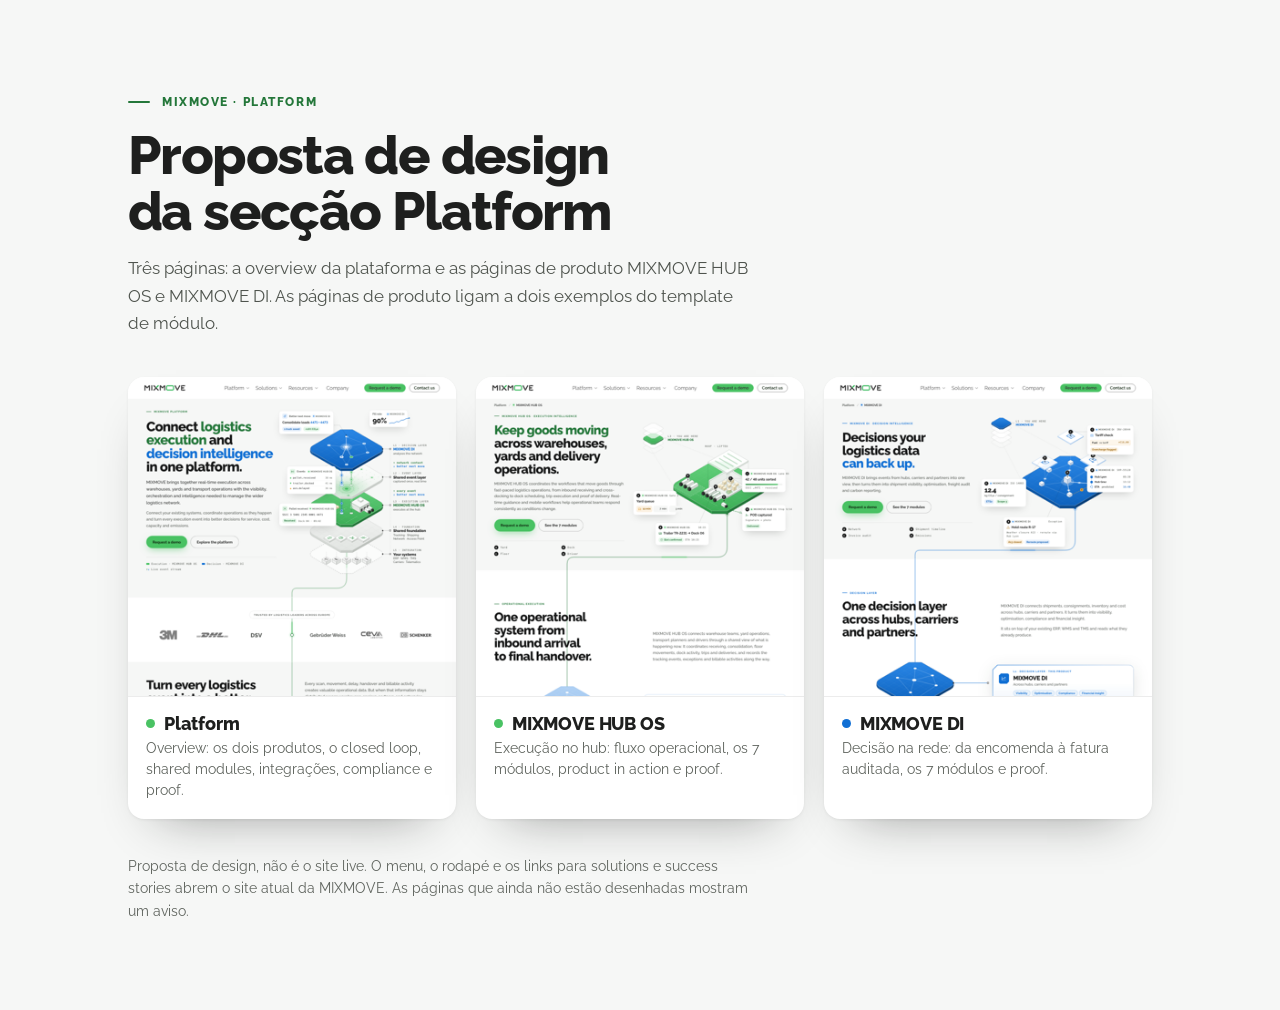
==== index.html @ ccac7d05 "Platform section design proposal: overview, MIXMOVE HUB OS, MIXMOVE DI Static share build of the app" ====
<!doctype html>
<html lang="pt">
<head>
<meta charset="utf-8">
<meta name="viewport" content="width=device-width,initial-scale=1">
<meta name="robots" content="noindex, nofollow">
<title>MIXMOVE Platform · proposta de design</title>
<link rel="stylesheet" href="tokens.css">
<style>
*{box-sizing:border-box;margin:0;padding:0}
body{font-family:var(--font);background:var(--gray-50);color:var(--ink-900);-webkit-font-smoothing:antialiased}
.wrap{max-width:1120px;margin:0 auto;padding:clamp(40px,7vw,88px) clamp(16px,5vw,48px)}
.ov{display:inline-flex;align-items:center;gap:12px;font-size:12px;font-weight:800;letter-spacing:.13em;text-transform:uppercase;color:#24773a}
.ov::before{content:"";width:22px;height:2px;border-radius:2px;background:currentColor}
h1{margin-top:18px;font-weight:800;font-size:clamp(32px,4.4vw,54px);line-height:1.04;letter-spacing:-.03em;max-width:18ch;text-wrap:balance}
p.lede{margin-top:16px;max-width:62ch;color:#4f544e;font-size:17px;line-height:1.6}
.grid{margin-top:40px;display:grid;grid-template-columns:repeat(3,minmax(0,1fr));gap:20px}
a.card{display:block;background:#fff;border-radius:16px;overflow:hidden;color:inherit;text-decoration:none;
  box-shadow:0 1px 3px rgba(20,22,20,.06),0 24px 50px -30px rgba(20,22,20,.45);transition:transform .2s}
a.card:hover{transform:translateY(-3px)}
a.card img{display:block;width:100%;height:auto;border-bottom:1px solid rgba(20,22,20,.08)}
.card b{display:flex;align-items:center;gap:9px;padding:16px 18px 4px;font-size:18px;font-weight:800;letter-spacing:-.01em}
.card i{width:9px;height:9px;border-radius:50%;background:#49c263}.card i.di{background:#106fd4}
.card span{display:block;padding:0 18px 18px;color:#5f645e;font-size:14px;line-height:1.5}
.note{margin-top:36px;font-size:14px;color:#5f645e;max-width:70ch;line-height:1.6}
@media(max-width:820px){.grid{grid-template-columns:1fr}}
</style>
</head>
<body>
<main class="wrap">
  <span class="ov">MIXMOVE · Platform</span>
  <h1>Proposta de design da secção Platform</h1>
  <p class="lede">Três páginas: a overview da plataforma e as páginas de produto MIXMOVE HUB OS e MIXMOVE DI. As páginas de produto ligam a dois exemplos do template de módulo.</p>
  <div class="grid">
    <a class="card" href="platform.html"><img src="assets/thumbs/final-platform.png" alt="Página /platform"><b><i></i>Platform</b><span>Overview: os dois produtos, o closed loop, shared modules, integrações, compliance e proof.</span></a>
    <a class="card" href="hub-os.html"><img src="assets/thumbs/final-hub-os.png" alt="Página MIXMOVE HUB OS"><b><i></i>MIXMOVE HUB OS</b><span>Execução no hub: fluxo operacional, os 7 módulos, product in action e proof.</span></a>
    <a class="card" href="di.html"><img src="assets/thumbs/final-di.png" alt="Página MIXMOVE DI"><b><i class="di"></i>MIXMOVE DI</b><span>Decisão na rede: da encomenda à fatura auditada, os 7 módulos e proof.</span></a>
  </div>
  <p class="note">Proposta de design, não é o site live. O menu, o rodapé e os links para solutions e success stories abrem o site atual da MIXMOVE. As páginas que ainda não estão desenhadas mostram um aviso.</p>
</main>
</body>
</html>
---- tokens.css ----
/* ============================================================
   MIXMOVE — Platform — design tokens (variables only)
   ------------------------------------------------------------
   Values are the brand tokens used across the Solutions and
   Case Studies builds (extracted from Figma "Page-Test").
   This file deliberately defines NO element or class rules:
   the production Webflow stylesheet already owns generic names
   (.display, .container, .card, .btn …) and would collide.
   Every page class is prefixed `pf-`.
   ============================================================ */
@import url('https://fonts.googleapis.com/css2?family=Raleway:ital,wght@0,400;0,500;0,600;0,700;0,800;0,900;1,400&display=swap');

:root{
  /* Ink + neutrals */
  --ink-950:#161717;
  --ink-900:#1e1f1e;
  --ink-800:#242625;
  --ink-700:#2c2e2d;
  --gray-50:#f6f7f6;
  --gray-100:#eef0ee;
  --gray-200:#dde0dd;
  --gray-300:#c5c9c5;
  --gray-400:#9ba09b;
  --gray-500:#71776f;
  --gray-600:#565b55;
  --white:#ffffff;

  /* Brand green (MIXMOVE HUB OS + brand accent) */
  --green-500:#49c263;   /* numbers, buttons, accents on dark */
  --green-700:#2e8c44;   /* small text / links on light (AA) */
  --green-900:#0e220e;   /* text on a green button */
  --green-deep:#255525;
  --green-soft:rgba(73,194,99,.12);
  --green-line:rgba(73,194,99,.32);

  /* MIXMOVE DI blue */
  --blue-500:#106fd4;
  --blue-400:#3d93ea;    /* DI blue on dark backgrounds */
  --blue-soft:rgba(16,111,212,.12);
  --blue-line:rgba(16,111,212,.34);

  --cream:#fef3d0;

  /* Text */
  --text-on-dark:#f4f5f2;
  --text-on-dark-dim:rgba(244,245,242,.66);
  --text-on-light:var(--ink-900);
  --text-on-light-dim:#5b5f5b;
  --line-dark:rgba(255,255,255,.10);
  --line-light:rgba(20,22,20,.10);

  /* Type */
  --font:'Raleway','Raleway Variablefont Wght',-apple-system,BlinkMacSystemFont,'Segoe UI',sans-serif;
  --mono:ui-monospace,SFMono-Regular,"SF Mono",Menlo,monospace;

  /* Layout — production values (Relume): container-large 80rem, gutter 5%, nav 6rem fixed */
  --nav-h:6rem;
  --container:80rem;

  /* Signature chamfer (top-left + bottom-right). Use with .pf-cut */
  --corner-tl:url("data:image/svg+xml,%3Csvg xmlns='http://www.w3.org/2000/svg' viewBox='0 0 34 34'%3E%3Cpath d='M32,0L34,0L34,34L0,34L0,32Z'/%3E%3C/svg%3E");
  --corner-br:url("data:image/svg+xml,%3Csvg xmlns='http://www.w3.org/2000/svg' viewBox='0 0 34 34'%3E%3Cpath d='M0,0L34,0L34,2L2,34L0,34Z'/%3E%3C/svg%3E");
  --sq:linear-gradient(#000,#000);
}

/* The one shared helper: chamfered corners via mask.
   Set --cut on the element (default 28px). A masked surface cannot cast an
   outer box-shadow — hang shadows on a wrapper (filter:drop-shadow works on
   the wrapper) or use an inset ring. For a 1px outline that follows the
   diagonal, nest two .pf-cut layers (outer = line colour + padding:1px). */
.pf-cut{
  --cut:28px;
  border-radius:0 var(--cut) 0 var(--cut);
  -webkit-mask-image:var(--corner-tl),var(--corner-br),var(--sq),var(--sq);
          mask-image:var(--corner-tl),var(--corner-br),var(--sq),var(--sq);
  -webkit-mask-size:calc(var(--cut) + 2px) calc(var(--cut) + 2px),calc(var(--cut) + 2px) calc(var(--cut) + 2px),calc(100% - var(--cut)) calc(100% - var(--cut)),calc(100% - var(--cut)) calc(100% - var(--cut));
          mask-size:calc(var(--cut) + 2px) calc(var(--cut) + 2px),calc(var(--cut) + 2px) calc(var(--cut) + 2px),calc(100% - var(--cut)) calc(100% - var(--cut)),calc(100% - var(--cut)) calc(100% - var(--cut));
  -webkit-mask-position:0 0,100% 100%,100% 0,0 100%;
          mask-position:0 0,100% 100%,100% 0,0 100%;
  -webkit-mask-repeat:no-repeat;mask-repeat:no-repeat;
}
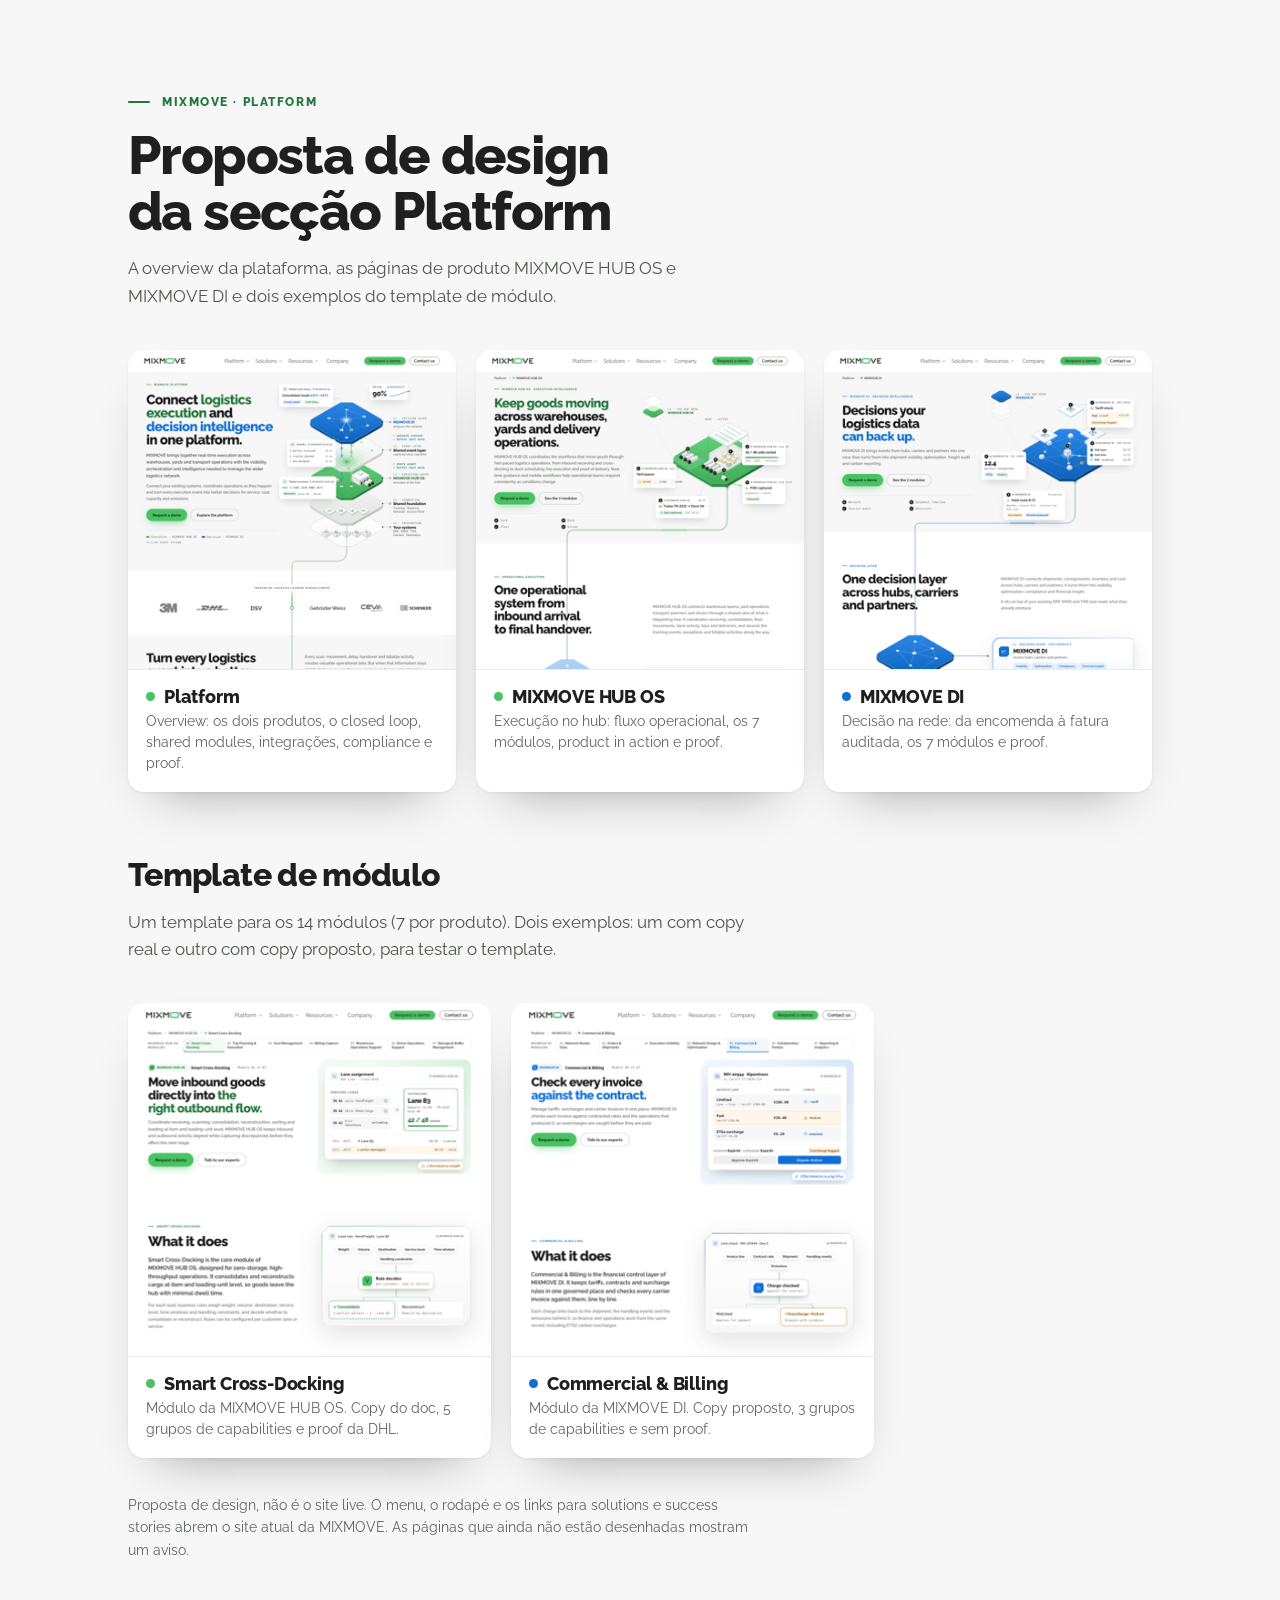
==== commit e6be0446: "Add the two module template pages to the index Smart Cross-Docking (MIXMOVE HUB OS) and Commercial &" ====
--- a/index.html
+++ b/index.html
@@ -23,19 +23,28 @@
 .card i{width:9px;height:9px;border-radius:50%;background:#49c263}.card i.di{background:#106fd4}
 .card span{display:block;padding:0 18px 18px;color:#5f645e;font-size:14px;line-height:1.5}
 .note{margin-top:36px;font-size:14px;color:#5f645e;max-width:70ch;line-height:1.6}
-@media(max-width:820px){.grid{grid-template-columns:1fr}}
+.sub{margin-top:64px;font-weight:800;font-size:clamp(24px,2.6vw,32px);letter-spacing:-.02em}
+.lede--sm{font-size:16px;margin-top:10px}
+.grid--2{grid-template-columns:repeat(2,minmax(0,1fr));max-width:746px}
+@media(max-width:820px){.grid,.grid--2{grid-template-columns:1fr}}
 </style>
 </head>
 <body>
 <main class="wrap">
   <span class="ov">MIXMOVE · Platform</span>
   <h1>Proposta de design da secção Platform</h1>
-  <p class="lede">Três páginas: a overview da plataforma e as páginas de produto MIXMOVE HUB OS e MIXMOVE DI. As páginas de produto ligam a dois exemplos do template de módulo.</p>
+  <p class="lede">A overview da plataforma, as páginas de produto MIXMOVE HUB OS e MIXMOVE DI e dois exemplos do template de módulo.</p>
   <div class="grid">
     <a class="card" href="platform.html"><img src="assets/thumbs/final-platform.png" alt="Página /platform"><b><i></i>Platform</b><span>Overview: os dois produtos, o closed loop, shared modules, integrações, compliance e proof.</span></a>
     <a class="card" href="hub-os.html"><img src="assets/thumbs/final-hub-os.png" alt="Página MIXMOVE HUB OS"><b><i></i>MIXMOVE HUB OS</b><span>Execução no hub: fluxo operacional, os 7 módulos, product in action e proof.</span></a>
     <a class="card" href="di.html"><img src="assets/thumbs/final-di.png" alt="Página MIXMOVE DI"><b><i class="di"></i>MIXMOVE DI</b><span>Decisão na rede: da encomenda à fatura auditada, os 7 módulos e proof.</span></a>
   </div>
+  <h2 class="sub">Template de módulo</h2>
+  <p class="lede lede--sm">Um template para os 14 módulos (7 por produto). Dois exemplos: um com copy real e outro com copy proposto, para testar o template.</p>
+  <div class="grid grid--2">
+    <a class="card" href="smart-cross-docking.html"><img src="assets/thumbs/module-scd.png" alt="Módulo Smart Cross-Docking"><b><i></i>Smart Cross-Docking</b><span>Módulo da MIXMOVE HUB OS. Copy do doc, 5 grupos de capabilities e proof da DHL.</span></a>
+    <a class="card" href="commercial-billing.html"><img src="assets/thumbs/module-cb.png" alt="Módulo Commercial &amp; Billing"><b><i class="di"></i>Commercial &amp; Billing</b><span>Módulo da MIXMOVE DI. Copy proposto, 3 grupos de capabilities e sem proof.</span></a>
+  </div>
   <p class="note">Proposta de design, não é o site live. O menu, o rodapé e os links para solutions e success stories abrem o site atual da MIXMOVE. As páginas que ainda não estão desenhadas mostram um aviso.</p>
 </main>
 </body>
